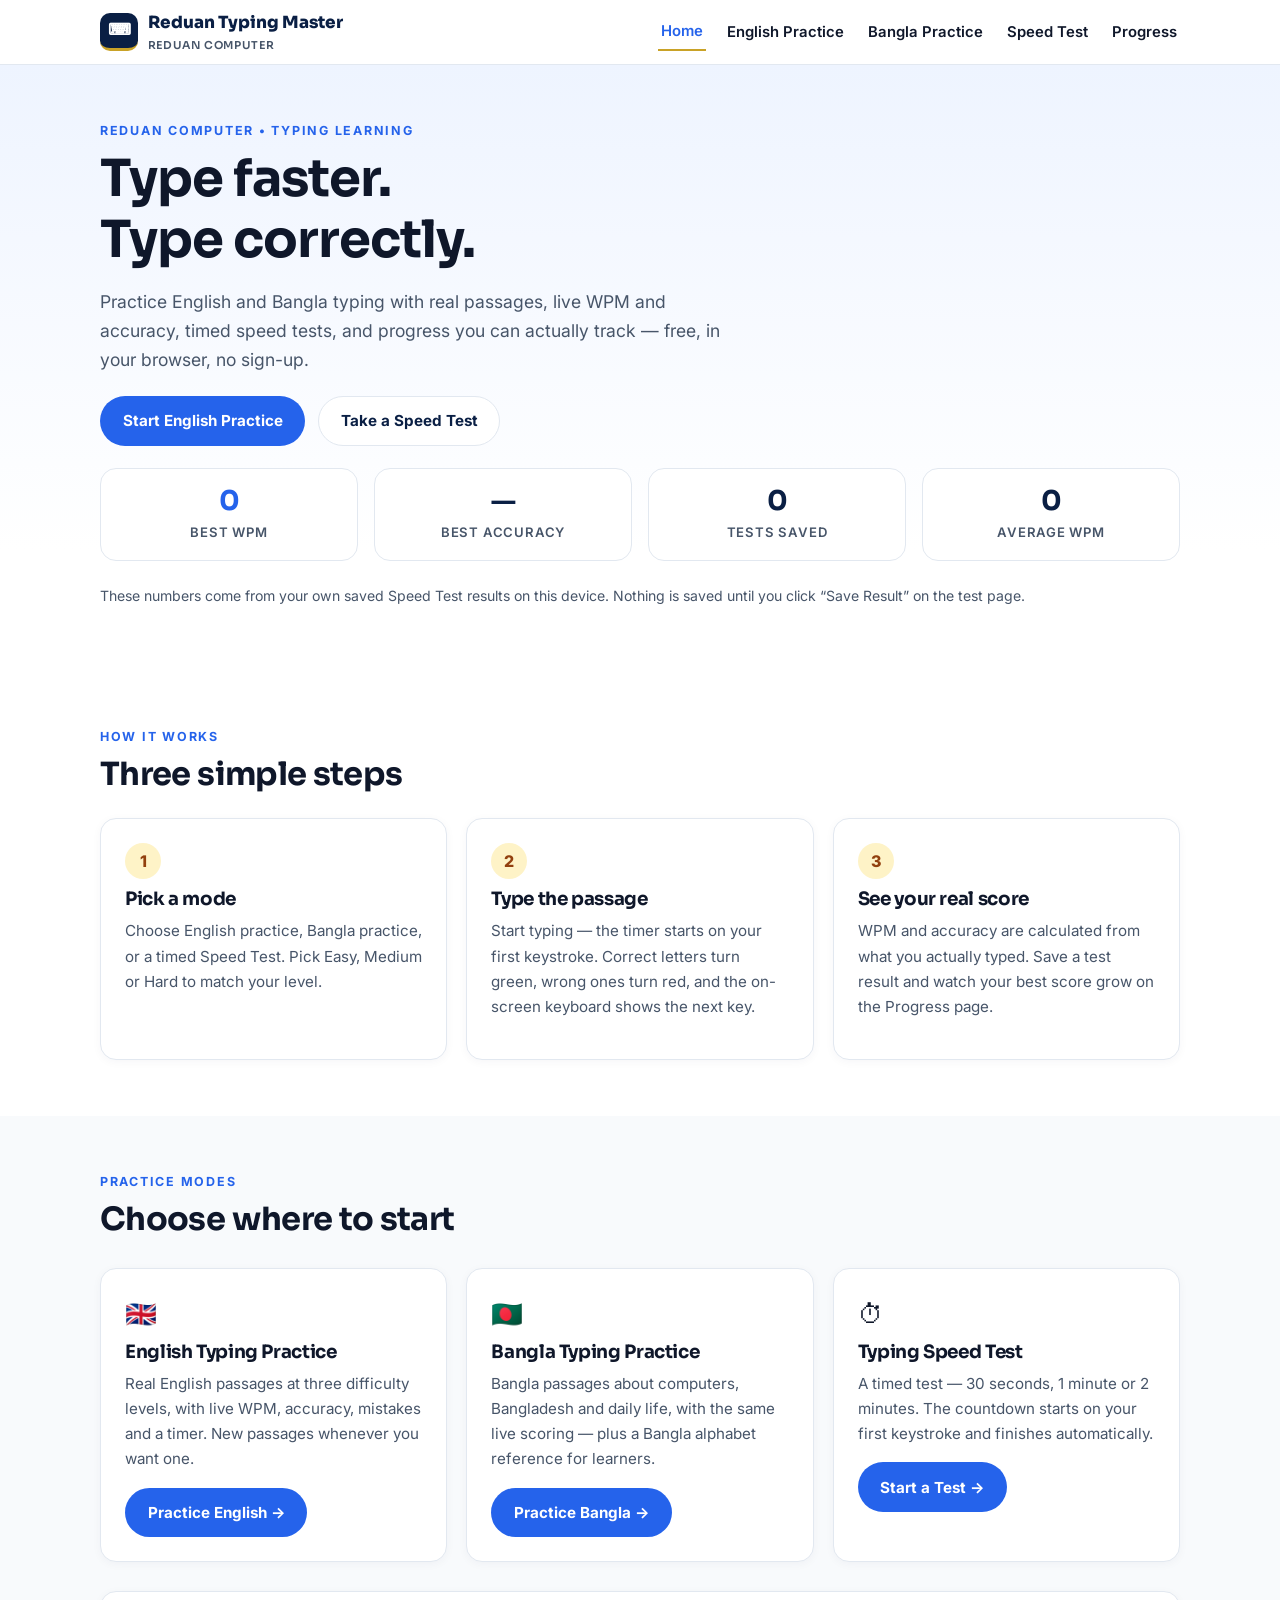
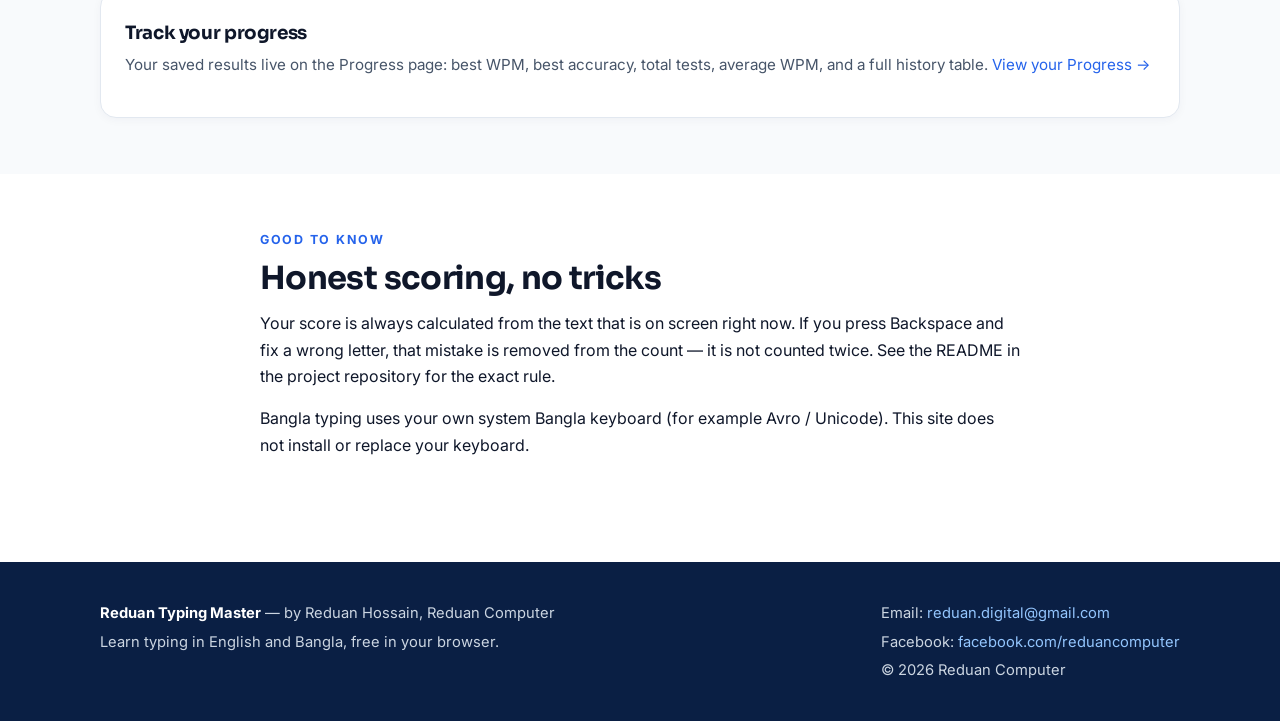
==== index.html @ 36162daf "Add Reduan Typing Master website" ====
<!DOCTYPE html>
<html lang="en">
<head>
  <meta charset="UTF-8" />
  <meta name="viewport" content="width=device-width, initial-scale=1.0" />
  <title>Reduan Typing Master — Learn &amp; Practice Typing in English and Bangla</title>
  <meta name="description" content="Reduan Typing Master: free English and Bangla typing practice, typing speed tests with real WPM and accuracy, and progress tracking. By Reduan Hossain, Reduan Computer." />
  <link rel="preconnect" href="https://fonts.googleapis.com" />
  <link rel="preconnect" href="https://fonts.gstatic.com" crossorigin />
  <link href="https://fonts.googleapis.com/css2?family=Inter:wght@400;500;600;700;800&family=Sora:wght@600;700;800&display=swap" rel="stylesheet" />
  <link rel="stylesheet" href="style.css" />
</head>
<body>
  <header class="site-header">
    <div class="container header-inner">
      <a class="brand" href="index.html"><span class="brand-mark">⌨</span><span>Reduan Typing Master<small>Reduan Computer</small></span></a>
      <nav class="site-nav" id="siteNav" aria-label="Main navigation">
        <a href="index.html">Home</a>
        <a href="english.html">English Practice</a>
        <a href="bangla.html">Bangla Practice</a>
        <a href="test.html">Speed Test</a>
        <a href="progress.html">Progress</a>
      </nav>
      <button class="menu-btn" id="menuBtn" aria-label="Open menu" aria-expanded="false">☰</button>
    </div>
  </header>

  <main>
    <section class="hero">
      <div class="container">
        <p class="eyebrow">Reduan Computer • Typing Learning</p>
        <h1>Type faster.<br />Type correctly.</h1>
        <p class="lead">Practice English and Bangla typing with real passages, live WPM and accuracy, timed speed tests, and progress you can actually track — free, in your browser, no sign-up.</p>
        <div class="hero-actions">
          <a class="btn btn-primary" href="english.html">Start English Practice</a>
          <a class="btn btn-secondary" href="test.html">Take a Speed Test</a>
        </div>
        <div class="stats-row" aria-label="Your best results so far">
          <div class="stat highlight"><strong id="homeBestWpm">0</strong><span>Best WPM</span></div>
          <div class="stat"><strong id="homeBestAccuracy">—</strong><span>Best Accuracy</span></div>
          <div class="stat"><strong id="homeTotalTests">0</strong><span>Tests Saved</span></div>
          <div class="stat"><strong id="homeAvgWpm">0</strong><span>Average WPM</span></div>
        </div>
        <p class="progress-text">These numbers come from your own saved Speed Test results on this device. Nothing is saved until you click “Save Result” on the test page.</p>
      </div>
    </section>

    <section class="section">
      <div class="container">
        <p class="eyebrow">How it works</p>
        <h2>Three simple steps</h2>
        <div class="steps">
          <article class="card"><div class="step-num">1</div><h3>Pick a mode</h3><p>Choose English practice, Bangla practice, or a timed Speed Test. Pick Easy, Medium or Hard to match your level.</p></article>
          <article class="card"><div class="step-num">2</div><h3>Type the passage</h3><p>Start typing — the timer starts on your first keystroke. Correct letters turn green, wrong ones turn red, and the on-screen keyboard shows the next key.</p></article>
          <article class="card"><div class="step-num">3</div><h3>See your real score</h3><p>WPM and accuracy are calculated from what you actually typed. Save a test result and watch your best score grow on the Progress page.</p></article>
        </div>
      </div>
    </section>

    <section class="section section-alt">
      <div class="container">
        <p class="eyebrow">Practice modes</p>
        <h2>Choose where to start</h2>
        <div class="card-grid">
          <article class="card">
            <div class="icon">🇬🇧</div>
            <h3>English Typing Practice</h3>
            <p>Real English passages at three difficulty levels, with live WPM, accuracy, mistakes and a timer. New passages whenever you want one.</p>
            <a class="btn btn-primary" href="english.html">Practice English →</a>
          </article>
          <article class="card">
            <div class="icon">🇧🇩</div>
            <h3>Bangla Typing Practice</h3>
            <p>Bangla passages about computers, Bangladesh and daily life, with the same live scoring — plus a Bangla alphabet reference for learners.</p>
            <a class="btn btn-primary" href="bangla.html">Practice Bangla →</a>
          </article>
          <article class="card">
            <div class="icon">⏱</div>
            <h3>Typing Speed Test</h3>
            <p>A timed test — 30 seconds, 1 minute or 2 minutes. The countdown starts on your first keystroke and finishes automatically.</p>
            <a class="btn btn-primary" href="test.html">Start a Test →</a>
          </article>
        </div>
        <div class="card-grid" style="grid-template-columns: 1fr;">
          <article class="card">
            <h3>Track your progress</h3>
            <p>Your saved results live on the Progress page: best WPM, best accuracy, total tests, average WPM, and a full history table. <a href="progress.html">View your Progress →</a></p>
          </article>
        </div>
      </div>
    </section>

    <section class="section">
      <div class="container narrow">
        <p class="eyebrow">Good to know</p>
        <h2>Honest scoring, no tricks</h2>
        <p>Your score is always calculated from the text that is on screen right now. If you press Backspace and fix a wrong letter, that mistake is removed from the count — it is not counted twice. See the README in the project repository for the exact rule.</p>
        <p>Bangla typing uses your own system Bangla keyboard (for example Avro / Unicode). This site does not install or replace your keyboard.</p>
      </div>
    </section>
  </main>

  <footer class="site-footer">
    <div class="container footer-inner">
      <div>
        <p><strong style="color:#fff;">Reduan Typing Master</strong> — by Reduan Hossain, Reduan Computer</p>
        <p>Learn typing in English and Bangla, free in your browser.</p>
      </div>
      <div>
        <p>Email: <a href="mailto:reduan.digital@gmail.com">reduan.digital@gmail.com</a></p>
        <p>Facebook: <a href="https://www.facebook.com/reduancomputer" target="_blank" rel="noopener">facebook.com/reduancomputer</a></p>
        <p>© <span id="year">2026</span> Reduan Computer</p>
      </div>
    </div>
  </footer>

  <script src="script.js"></script>
  <script>document.getElementById('year').textContent = new Date().getFullYear();</script>
</body>
</html>
---- style.css ----
/* Reduan Typing Master — shared stylesheet
   Palette: navy #0a1f44, blue #2563eb, gold #c9a227. Mobile-first. */
:root {
  --navy: #0a1f44;
  --navy-2: #102a5c;
  --blue: #2563eb;
  --blue-dark: #1d4ed8;
  --blue-light: #dbeafe;
  --gold: #c9a227;
  --gold-light: #fef3c7;
  --ink: #0f172a;
  --muted: #475569;
  --line: #e2e8f0;
  --bg: #ffffff;
  --bg-alt: #f8fafc;
  --green: #15803d;
  --green-bg: #dcfce7;
  --red: #b91c1c;
  --red-bg: #fee2e2;
  --radius: 16px;
  --shadow: 0 10px 30px rgba(10, 31, 68, 0.08);
}
* { box-sizing: border-box; }
html { scroll-behavior: smooth; }
body {
  margin: 0;
  font-family: Inter, system-ui, -apple-system, "Segoe UI", Roboto, "Noto Sans Bengali", sans-serif;
  color: var(--ink);
  background: var(--bg);
  line-height: 1.65;
  -webkit-font-smoothing: antialiased;
}
h1, h2, h3 { font-family: Sora, Inter, system-ui, sans-serif; line-height: 1.2; letter-spacing: -0.02em; }
h1 { font-size: clamp(2rem, 6vw, 3.2rem); margin: 0.4rem 0 1rem; }
h2 { font-size: clamp(1.5rem, 4vw, 2rem); margin: 0.5rem 0 0.8rem; }
h3 { font-size: 1.15rem; margin: 0 0 0.5rem; }
p { margin: 0 0 1rem; }
a { color: var(--blue); text-decoration: none; }
a:hover { text-decoration: underline; }
.container { width: min(1080px, 92%); margin: 0 auto; }
.narrow { max-width: 760px; }
.section { padding: 3.5rem 0; }
.section-alt { background: var(--bg-alt); }
.eyebrow {
  text-transform: uppercase; letter-spacing: 0.14em;
  font-size: 0.78rem; font-weight: 700; color: var(--blue); margin-bottom: 0.25rem;
}
.lead { font-size: 1.1rem; color: var(--muted); max-width: 620px; }

/* Header / nav */
.site-header {
  position: sticky; top: 0; z-index: 50;
  background: rgba(255, 255, 255, 0.95);
  backdrop-filter: blur(10px);
  border-bottom: 1px solid var(--line);
}
.header-inner { display: flex; align-items: center; justify-content: space-between; min-height: 64px; }
.brand { display: flex; align-items: center; gap: 0.6rem; color: var(--navy); font-weight: 800; font-family: Sora, sans-serif; font-size: 1.05rem; }
.brand:hover { text-decoration: none; }
.brand-mark {
  width: 38px; height: 38px; border-radius: 10px; flex: none;
  background: var(--navy); color: #fff; display: grid; place-items: center;
  font-size: 1rem; border-bottom: 3px solid var(--gold);
}
.brand small { display: block; font-size: 0.68rem; font-weight: 600; color: var(--muted); letter-spacing: 0.08em; text-transform: uppercase; }
.site-nav { display: flex; gap: 1.1rem; align-items: center; }
.site-nav a { color: var(--ink); font-weight: 600; font-size: 0.93rem; padding: 0.35rem 0.2rem; }
.site-nav a:hover { color: var(--blue); text-decoration: none; }
.site-nav a.active { color: var(--blue); border-bottom: 2px solid var(--gold); }
.menu-btn { display: none; border: 1px solid var(--line); background: #fff; border-radius: 10px; padding: 0.45rem 0.7rem; font-size: 1.1rem; cursor: pointer; }

/* Buttons, cards, forms */
.btn {
  display: inline-block; padding: 0.7rem 1.35rem; border-radius: 999px;
  font-weight: 700; font-size: 0.95rem; border: 1px solid transparent;
  cursor: pointer; font-family: inherit; text-align: center;
}
.btn:hover { text-decoration: none; transform: translateY(-1px); }
.btn:disabled { opacity: 0.55; cursor: not-allowed; transform: none; }
.btn-primary { background: var(--blue); color: #fff; }
.btn-primary:hover { background: var(--blue-dark); }
.btn-secondary { background: #fff; color: var(--navy); border-color: var(--line); }
.btn-navy { background: var(--navy); color: #fff; }
.btn-danger { background: #fff; color: var(--red); border-color: #fecaca; }
.btn-block { display: block; width: 100%; }
.card-grid { display: grid; grid-template-columns: repeat(3, 1fr); gap: 1.2rem; margin-top: 1.8rem; }
.card {
  background: #fff; border: 1px solid var(--line); border-radius: var(--radius);
  padding: 1.5rem; box-shadow: 0 2px 10px rgba(10, 31, 68, 0.04);
}
.card h3 { margin-top: 0.4rem; }
.card p { color: var(--muted); font-size: 0.95rem; }
.card .icon { font-size: 1.6rem; }
label { font-weight: 600; font-size: 0.92rem; display: block; margin-bottom: 0.3rem; }
select, textarea {
  font-family: inherit; font-size: 1rem; color: var(--ink);
  border: 1px solid var(--line); border-radius: 10px; padding: 0.6rem 0.75rem;
  background: #fff; width: 100%;
}
select:focus, textarea:focus { outline: 2px solid var(--blue); outline-offset: 1px; border-color: var(--blue); }
.controls { display: flex; flex-wrap: wrap; gap: 0.9rem; align-items: end; margin: 1.4rem 0; }
.controls .field { min-width: 160px; flex: 1; }
.controls .actions { display: flex; gap: 0.6rem; flex-wrap: wrap; }

/* Hero */
.hero { background: linear-gradient(180deg, #eef4ff 0%, #fff 80%); padding: 3.5rem 0 3rem; }
.hero-actions { display: flex; gap: 0.8rem; flex-wrap: wrap; margin: 1.4rem 0; }
.steps { display: grid; grid-template-columns: repeat(3, 1fr); gap: 1.2rem; margin-top: 1.5rem; }
.step-num {
  width: 36px; height: 36px; border-radius: 50%; background: var(--gold-light);
  color: #92400e; font-weight: 800; display: grid; place-items: center; margin-bottom: 0.6rem;
}

/* Stats */
.stats-row { display: grid; grid-template-columns: repeat(4, 1fr); gap: 1rem; margin: 1.4rem 0; }
.stat {
  background: #fff; border: 1px solid var(--line); border-radius: var(--radius);
  padding: 1rem 1.1rem; text-align: center;
}
.stat strong { display: block; font-size: 1.7rem; color: var(--navy); font-family: Sora, sans-serif; line-height: 1.2; }
.stat span { font-size: 0.82rem; color: var(--muted); font-weight: 600; text-transform: uppercase; letter-spacing: 0.06em; }
.stat.highlight strong { color: var(--blue); }

/* Typing area */
.passage {
  background: var(--bg-alt); border: 1px solid var(--line); border-radius: var(--radius);
  padding: 1.4rem 1.5rem; font-size: 1.25rem; line-height: 2; min-height: 120px;
  margin: 1rem 0; user-select: none;
}
.passage .ch { border-radius: 3px; padding: 0 1px; }
.passage .ch.current { background: var(--gold-light); outline: 2px solid var(--gold); }
.passage .ch.correct { color: var(--green); background: var(--green-bg); }
.passage .ch.wrong { color: var(--red); background: var(--red-bg); text-decoration: underline; }
.passage .ch.space-wrong { background: var(--red-bg); }
.typing-input {
  font-size: 1.15rem; line-height: 1.7; min-height: 110px; resize: vertical;
  font-family: inherit;
}
.typing-input:disabled { background: var(--bg-alt); color: var(--muted); }
.progress-bar { height: 8px; background: var(--line); border-radius: 999px; overflow: hidden; margin: 0.6rem 0 0.2rem; }
.progress-bar > div { height: 100%; background: var(--blue); width: 0%; transition: width 0.15s ease; }
.progress-text { font-size: 0.88rem; color: var(--muted); }
.note {
  background: #fffbeb; border: 1px solid #fde68a; border-left: 4px solid var(--gold);
  border-radius: 10px; padding: 0.9rem 1rem; font-size: 0.93rem; color: #78350f; margin: 1.2rem 0;
}
.note strong { color: #451a03; }
.timer-big {
  font-family: Sora, sans-serif; font-size: 2.4rem; font-weight: 800; color: var(--navy);
  text-align: center; margin: 0.5rem 0;
}
.timer-big.urgent { color: var(--red); }

/* On-screen keyboard */
.keyboard { margin: 1.4rem 0; user-select: none; }
.kb-row { display: flex; gap: 4px; justify-content: center; margin-bottom: 4px; }
.key {
  flex: 1; max-width: 52px; min-width: 0; height: 44px;
  display: grid; place-items: center;
  background: #fff; border: 1px solid var(--line); border-bottom-width: 3px;
  border-radius: 8px; font-weight: 700; font-size: 0.95rem; color: var(--ink);
  overflow: hidden; white-space: nowrap;
}
.key.wide { max-width: 90px; font-size: 0.8rem; }
.key.space { max-width: 260px; }
.key.next { background: var(--blue); color: #fff; border-color: var(--blue-dark); transform: translateY(-2px); box-shadow: 0 4px 12px rgba(37, 99, 235, 0.4); }
.kb-caption { text-align: center; font-size: 0.85rem; color: var(--muted); margin-top: 0.5rem; }

/* Bangla alphabet reference */
.alphabet {
  display: grid; grid-template-columns: repeat(6, 1fr); gap: 0.5rem; margin: 1rem 0;
}
.alphabet span {
  background: #fff; border: 1px solid var(--line); border-radius: 10px;
  padding: 0.6rem 0.2rem; text-align: center; font-size: 1.3rem; font-weight: 600;
}

/* Results / progress */
.results {
  display: none; background: var(--navy); color: #fff; border-radius: var(--radius);
  padding: 1.6rem; margin: 1.4rem 0;
}
.results.show { display: block; }
.results h3 { color: #fff; }
.results-grid { display: grid; grid-template-columns: repeat(3, 1fr); gap: 1rem; margin: 1rem 0; }
.results-grid div { background: rgba(255, 255, 255, 0.1); border-radius: 12px; padding: 0.9rem; text-align: center; }
.results-grid strong { display: block; font-size: 1.5rem; font-family: Sora, sans-serif; }
.results-grid span { font-size: 0.8rem; color: #cbd5e1; text-transform: uppercase; letter-spacing: 0.06em; }
table { width: 100%; border-collapse: collapse; font-size: 0.93rem; margin-top: 1rem; }
th, td { text-align: left; padding: 0.65rem 0.6rem; border-bottom: 1px solid var(--line); }
th { color: var(--muted); font-size: 0.8rem; text-transform: uppercase; letter-spacing: 0.06em; }
.table-wrap { overflow-x: auto; }
.empty-state {
  text-align: center; background: var(--bg-alt); border: 1px dashed var(--line);
  border-radius: var(--radius); padding: 2.2rem 1.4rem; color: var(--muted); margin-top: 1.4rem;
}
.status-line { font-weight: 600; color: var(--navy); min-height: 1.5em; }
.saved-msg { color: var(--green); font-weight: 700; }

/* Footer */
.site-footer { background: var(--navy); color: #cbd5e1; padding: 2.2rem 0; margin-top: 2rem; }
.site-footer a { color: #93c5fd; }
.site-footer p { margin: 0.25rem 0; font-size: 0.92rem; }
.footer-inner { display: flex; flex-wrap: wrap; gap: 1.5rem; justify-content: space-between; align-items: start; }

@media (max-width: 860px) {
  .card-grid, .steps { grid-template-columns: 1fr; }
  .stats-row { grid-template-columns: repeat(2, 1fr); }
  .results-grid { grid-template-columns: repeat(2, 1fr); }
  .alphabet { grid-template-columns: repeat(4, 1fr); }
  .menu-btn { display: block; }
  .site-nav {
    display: none; position: absolute; top: 64px; left: 0; right: 0;
    background: #fff; flex-direction: column; align-items: stretch;
    padding: 1rem 4%; border-bottom: 1px solid var(--line); gap: 0.2rem;
  }
  .site-nav.open { display: flex; }
  .site-nav a { padding: 0.7rem 0.4rem; border-bottom: 1px solid #f1f5f9; }
  .site-nav a:last-child { border-bottom: 0; }
  .section { padding: 2.6rem 0; }
  .passage { font-size: 1.1rem; line-height: 1.9; }
  .key { height: 38px; font-size: 0.82rem; }
  .key.wide { font-size: 0.68rem; }
}
@media (prefers-reduced-motion: reduce) {
  html { scroll-behavior: auto; }
  .btn:hover { transform: none; }
}
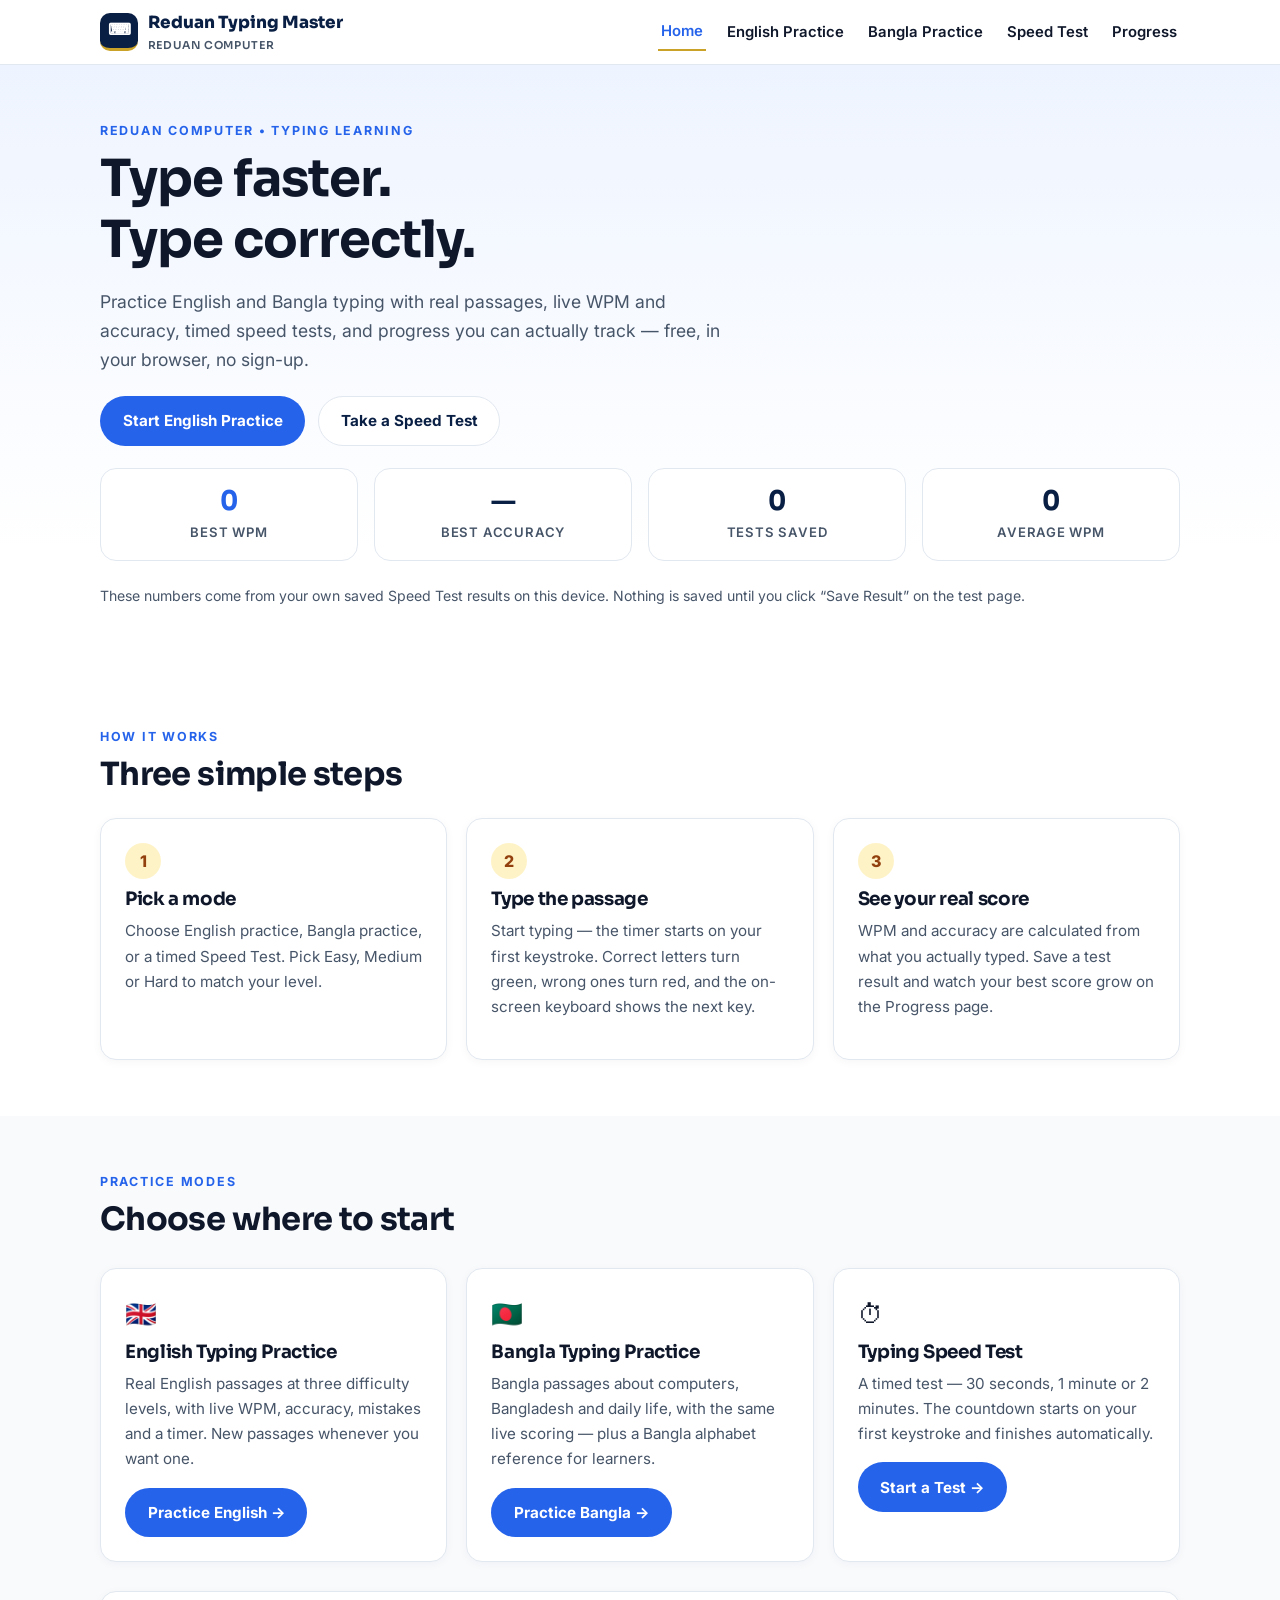
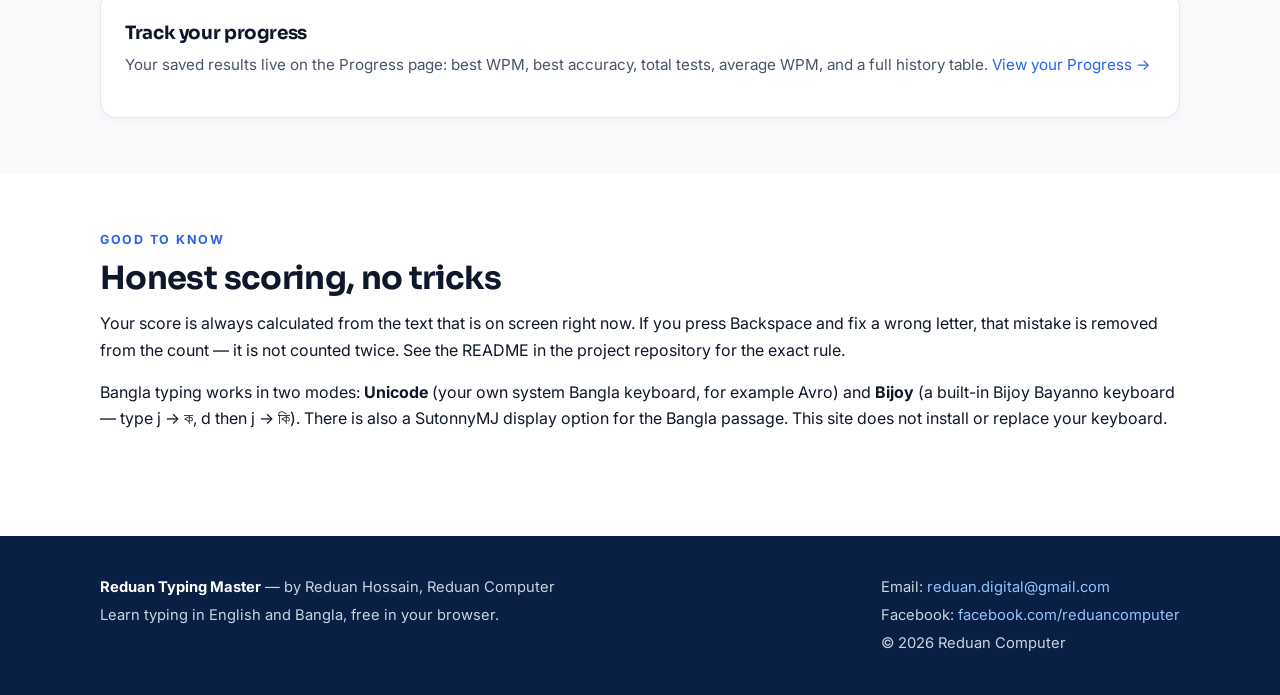
==== commit b5944acb: "Fix Bangla grapheme rendering, add Bijoy keyboard + SutonnyMJ display, fix English text overflow (v2" ====
--- a/index.html
+++ b/index.html
@@ -95,7 +95,7 @@
         <p class="eyebrow">Good to know</p>
         <h2>Honest scoring, no tricks</h2>
         <p>Your score is always calculated from the text that is on screen right now. If you press Backspace and fix a wrong letter, that mistake is removed from the count — it is not counted twice. See the README in the project repository for the exact rule.</p>
-        <p>Bangla typing uses your own system Bangla keyboard (for example Avro / Unicode). This site does not install or replace your keyboard.</p>
+        <p>Bangla typing works in two modes: <strong>Unicode</strong> (your own system Bangla keyboard, for example Avro) and <strong>Bijoy</strong> (a built-in Bijoy Bayanno keyboard — type j → ক, d then j → কি). There is also a SutonnyMJ display option for the Bangla passage. This site does not install or replace your keyboard.</p>
       </div>
     </section>
   </main>
--- a/style.css
+++ b/style.css
@@ -24,7 +24,7 @@
 html { scroll-behavior: smooth; }
 body {
   margin: 0;
-  font-family: Inter, system-ui, -apple-system, "Segoe UI", Roboto, "Noto Sans Bengali", sans-serif;
+  font-family: Inter, "Hind Siliguri", system-ui, -apple-system, "Segoe UI", Roboto, "Noto Sans Bengali", sans-serif;
   color: var(--ink);
   background: var(--bg);
   line-height: 1.65;
@@ -117,24 +117,34 @@
   background: #fff; border: 1px solid var(--line); border-radius: var(--radius);
   padding: 1rem 1.1rem; text-align: center;
 }
-.stat strong { display: block; font-size: 1.7rem; color: var(--navy); font-family: Sora, sans-serif; line-height: 1.2; }
+.stat strong { display: block; font-size: 1.7rem; color: var(--navy); font-family: Sora, sans-serif; line-height: 1.2; font-variant-numeric: tabular-nums; min-width: 2ch; }
 .stat span { font-size: 0.82rem; color: var(--muted); font-weight: 600; text-transform: uppercase; letter-spacing: 0.06em; }
 .stat.highlight strong { color: var(--blue); }
 
 /* Typing area */
+.typing-card {
+  background: #fff; border: 1px solid var(--line); border-radius: var(--radius);
+  padding: 1.2rem 1.3rem; margin: 1rem 0; max-width: 100%;
+  box-shadow: 0 2px 10px rgba(10, 31, 68, 0.04);
+}
 .passage {
   background: var(--bg-alt); border: 1px solid var(--line); border-radius: var(--radius);
-  padding: 1.4rem 1.5rem; font-size: 1.25rem; line-height: 2; min-height: 120px;
+  padding: 1.4rem 1.5rem; font-size: 1.3rem; line-height: 2; min-height: 120px;
   margin: 1rem 0; user-select: none;
-}
-.passage .ch { border-radius: 3px; padding: 0 1px; }
+  /* v2 overflow guards: text always wraps inside the box, never runs out */
+  max-width: 100%; box-sizing: border-box;
+  overflow-wrap: break-word; word-break: break-word; overflow-x: hidden;
+  white-space: normal;
+}
+.passage .ch { border-radius: 3px; padding: 0 1px; display: inline; white-space: normal; }
 .passage .ch.current { background: var(--gold-light); outline: 2px solid var(--gold); }
 .passage .ch.correct { color: var(--green); background: var(--green-bg); }
 .passage .ch.wrong { color: var(--red); background: var(--red-bg); text-decoration: underline; }
 .passage .ch.space-wrong { background: var(--red-bg); }
 .typing-input {
   font-size: 1.15rem; line-height: 1.7; min-height: 110px; resize: vertical;
-  font-family: inherit;
+  font-family: inherit; width: 100%; max-width: 100%; box-sizing: border-box;
+  overflow-wrap: break-word; overflow-x: hidden;
 }
 .typing-input:disabled { background: var(--bg-alt); color: var(--muted); }
 .progress-bar { height: 8px; background: var(--line); border-radius: 999px; overflow: hidden; margin: 0.6rem 0 0.2rem; }
@@ -147,13 +157,55 @@
 .note strong { color: #451a03; }
 .timer-big {
   font-family: Sora, sans-serif; font-size: 2.4rem; font-weight: 800; color: var(--navy);
-  text-align: center; margin: 0.5rem 0;
+  text-align: center; margin: 0.5rem 0; font-variant-numeric: tabular-nums;
 }
 .timer-big.urgent { color: var(--red); }
+
+/* v2: overflow guards for every layout container */
+.container, .section, .card, .keyboard, .controls, .stats-row { max-width: 100%; }
+.keyboard { max-width: 100%; overflow-x: hidden; }
+
+/* v2: Bangla typography — Hind Siliguri first, large and roomy so
+   conjuncts never look small or broken */
+.passage.bangla {
+  font-family: "Hind Siliguri", "Noto Sans Bengali", sans-serif;
+  font-size: 1.6rem; line-height: 2.3; letter-spacing: normal; word-spacing: normal;
+}
+.typing-input.bangla {
+  font-family: "Hind Siliguri", "Noto Sans Bengali", sans-serif;
+  font-size: 1.4rem; line-height: 2;
+}
+.passage.bijoy-display {
+  font-family: "SutonnyMJ", "Hind Siliguri", "Noto Sans Bengali", sans-serif;
+}
+h1[lang="bn"], h2[lang="bn"] { font-family: "Hind Siliguri", "Noto Sans Bengali", sans-serif; }
+.conjunct-demo {
+  font-family: "Hind Siliguri", "Noto Sans Bengali", sans-serif;
+  font-size: 1.8rem; line-height: 2.2; text-align: center;
+  background: var(--bg-alt); border: 1px solid var(--line); border-radius: var(--radius);
+  padding: 1rem; margin: 1rem 0; max-width: 100%;
+  overflow-wrap: break-word; word-break: break-word;
+}
+.conjunct-demo span {
+  display: inline-block; background: #fff; border: 1px solid var(--line);
+  border-radius: 10px; padding: 0.3rem 0.9rem; margin: 0.25rem;
+}
+.conjunct-demo .demo-label { display: block; font-size: 0.9rem; color: var(--muted); margin-top: 0.6rem; }
+
+/* v2: mode toggle buttons (keyboard + display) */
+.toggle-group { display: flex; gap: 0.5rem; flex-wrap: wrap; align-items: center; margin: 0.8rem 0; max-width: 100%; }
+.toggle-group .toggle-label { font-weight: 700; font-size: 0.92rem; margin-right: 0.2rem; }
+.toggle-btn {
+  padding: 0.5rem 1rem; border-radius: 999px; border: 1px solid var(--line);
+  background: #fff; color: var(--navy); font-weight: 700; font-size: 0.9rem;
+  cursor: pointer; font-family: inherit;
+}
+.toggle-btn[aria-pressed="true"] { background: var(--navy); color: #fff; border-color: var(--navy); }
+.pending-kar { font-weight: 700; color: var(--blue); min-height: 1.4em; }
 
 /* On-screen keyboard */
 .keyboard { margin: 1.4rem 0; user-select: none; }
-.kb-row { display: flex; gap: 4px; justify-content: center; margin-bottom: 4px; }
+.kb-row { display: flex; gap: 4px; justify-content: center; margin-bottom: 4px; flex-wrap: wrap; }
 .key {
   flex: 1; max-width: 52px; min-width: 0; height: 44px;
   display: grid; place-items: center;
@@ -163,16 +215,23 @@
 }
 .key.wide { max-width: 90px; font-size: 0.8rem; }
 .key.space { max-width: 260px; }
+.key.bijoy-key { flex-direction: column; line-height: 1.15; height: 52px; padding: 2px 1px; }
+.key .bk-bn { font-size: 1.05rem; font-family: "Hind Siliguri", "Noto Sans Bengali", sans-serif; }
+.key .bk-lat { font-size: 0.62rem; color: var(--muted); font-weight: 600; }
+.key .bk-sh { font-size: 0.62rem; color: var(--muted); }
 .key.next { background: var(--blue); color: #fff; border-color: var(--blue-dark); transform: translateY(-2px); box-shadow: 0 4px 12px rgba(37, 99, 235, 0.4); }
 .kb-caption { text-align: center; font-size: 0.85rem; color: var(--muted); margin-top: 0.5rem; }
 
 /* Bangla alphabet reference */
 .alphabet {
   display: grid; grid-template-columns: repeat(6, 1fr); gap: 0.5rem; margin: 1rem 0;
+  max-width: 100%;
 }
 .alphabet span {
   background: #fff; border: 1px solid var(--line); border-radius: 10px;
-  padding: 0.6rem 0.2rem; text-align: center; font-size: 1.3rem; font-weight: 600;
+  padding: 0.6rem 0.2rem; text-align: center; font-size: 1.6rem; font-weight: 600;
+  font-family: "Hind Siliguri", "Noto Sans Bengali", sans-serif;
+  overflow-wrap: break-word;
 }
 
 /* Results / progress */
@@ -218,9 +277,21 @@
   .site-nav a { padding: 0.7rem 0.4rem; border-bottom: 1px solid #f1f5f9; }
   .site-nav a:last-child { border-bottom: 0; }
   .section { padding: 2.6rem 0; }
-  .passage { font-size: 1.1rem; line-height: 1.9; }
+  .passage { font-size: 1.15rem; line-height: 2; }
+  .passage.bangla { font-size: 1.35rem; line-height: 2.2; }
+  .typing-input.bangla { font-size: 1.25rem; }
+  .conjunct-demo { font-size: 1.5rem; }
   .key { height: 38px; font-size: 0.82rem; }
   .key.wide { font-size: 0.68rem; }
+  .key.bijoy-key { height: 46px; }
+  .key .bk-bn { font-size: 0.95rem; }
+  .typing-card { padding: 0.9rem; }
+}
+@media (max-width: 380px) {
+  .passage { padding: 1rem 0.9rem; }
+  .passage.bangla { font-size: 1.25rem; }
+  .alphabet { grid-template-columns: repeat(3, 1fr); }
+  .stats-row { grid-template-columns: repeat(2, 1fr); }
 }
 @media (prefers-reduced-motion: reduce) {
   html { scroll-behavior: auto; }
